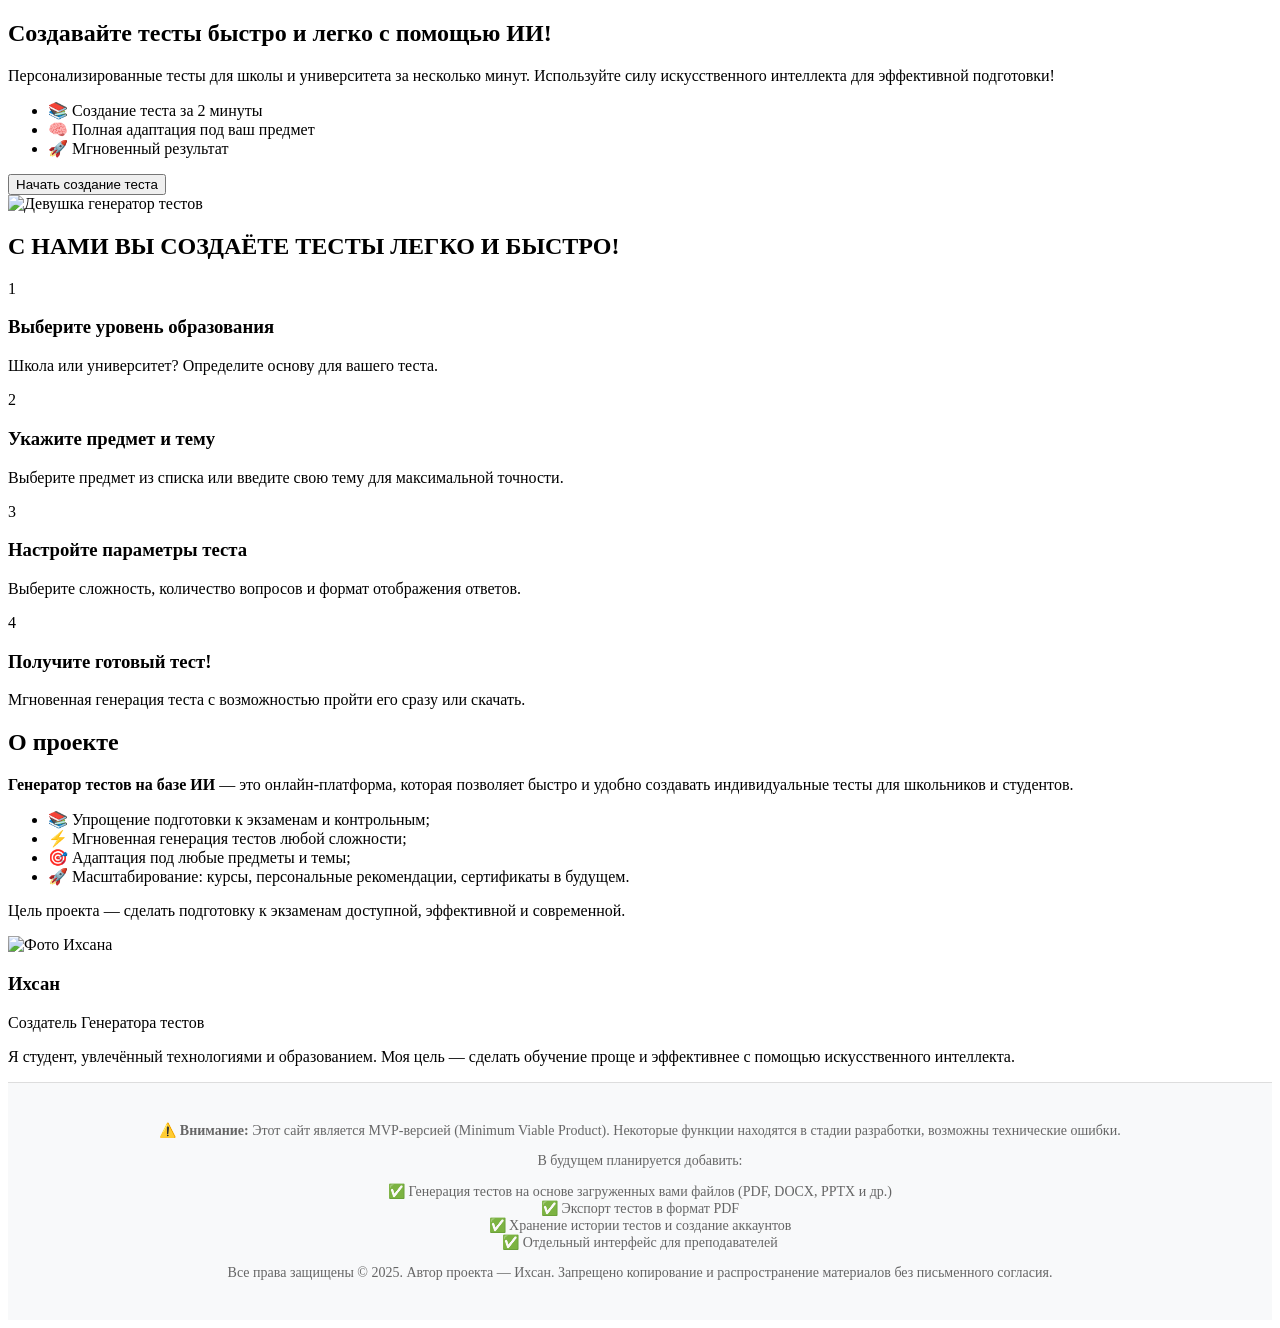
==== templates/index.html @ ce140aaf "добавлена подгрузка index.html и статики" ====
<!DOCTYPE html>
<html lang="ru">
<head>
  <meta charset="UTF-8">
  <title>Генератор тестов</title>
  <link rel="stylesheet" href="style.css">
</head>

<body>

  <!-- Hero Section (главная красивая обложка) -->
  <section id="hero-section">
    <div class="hero-container">
      <div class="hero-text">
        <h1>Создавайте тесты быстро и легко с помощью ИИ!</h1>
        <p>Персонализированные тесты для школы и университета за несколько минут. Используйте силу искусственного интеллекта для эффективной подготовки!</p>
        <ul class="hero-features">
          <li>📚 Создание теста за 2 минуты</li>
          <li>🧠 Полная адаптация под ваш предмет</li>
          <li>🚀 Мгновенный результат</li>
        </ul>
        <button onclick="scrollToSettings()">Начать создание теста</button>
      </div>
      <div class="hero-image">
        <img src="C:/Users/Ихсан/Desktop/Генрация тест/images/Девушка.png" alt="Девушка генератор тестов">
      </div>
    </div>
  </section>

  <!-- Блок Как работает Генератор тестов -->
  <section id="how-it-works">
    <div class="works-container">
      <h2>С НАМИ ВЫ СОЗДАЁТЕ ТЕСТЫ ЛЕГКО И БЫСТРО!</h2>

      <div class="works-grid">
        <div class="works-card">
          <div class="card-left"><div class="number-badge">1</div></div>
          <div class="card-center">
            <h3>Выберите уровень образования</h3>
            <p>Школа или университет? Определите основу для вашего теста.</p>
          </div>
          <div class="card-right"><div class="icon-placeholder"></div></div>
        </div>

        <div class="works-card">
          <div class="card-left"><div class="number-badge">2</div></div>
          <div class="card-center">
            <h3>Укажите предмет и тему</h3>
            <p>Выберите предмет из списка или введите свою тему для максимальной точности.</p>
          </div>
          <div class="card-right"><div class="icon-placeholder"></div></div>
        </div>

        <div class="works-card">
          <div class="card-left"><div class="number-badge">3</div></div>
          <div class="card-center">
            <h3>Настройте параметры теста</h3>
            <p>Выберите сложность, количество вопросов и формат отображения ответов.</p>
          </div>
          <div class="card-right"><div class="icon-placeholder"></div></div>
        </div>

        <div class="works-card">
          <div class="card-left"><div class="number-badge">4</div></div>
          <div class="card-center">
            <h3>Получите готовый тест!</h3>
            <p>Мгновенная генерация теста с возможностью пройти его сразу или скачать.</p>
          </div>
          <div class="card-right"><div class="icon-placeholder"></div></div>
        </div>
      </div>
    </div>
  </section>

  <!-- Блок О проекте и Обо мне -->
  <section id="about-project">
    <div class="about-container">
      <div class="about-text">
        <h2>О проекте</h2>
        <p><strong>Генератор тестов на базе ИИ</strong> — это онлайн-платформа, которая позволяет быстро и удобно создавать индивидуальные тесты для школьников и студентов.</p>
        <ul>
          <li>📚 Упрощение подготовки к экзаменам и контрольным;</li>
          <li>⚡ Мгновенная генерация тестов любой сложности;</li>
          <li>🎯 Адаптация под любые предметы и темы;</li>
          <li>🚀 Масштабирование: курсы, персональные рекомендации, сертификаты в будущем.</li>
        </ul>
        <p>Цель проекта — сделать подготовку к экзаменам доступной, эффективной и современной.</p>
      </div>

      <div class="about-author">
        <img src="C:/Users/Ихсан/Desktop/Генрация тест/images/5222434547378025041.jpg" alt="Фото Ихсана" class="author-photo">
        <h3>Ихсан</h3>
        <p>Создатель Генератора тестов</p>
        <p>Я студент, увлечённый технологиями и образованием. Моя цель — сделать обучение проще и эффективнее с помощью искусственного интеллекта.</p>
      </div>
    </div>
  </section>

  <!-- Блок главной страницы -->
  <div id="home-page" style="display:none;">
    <h1>Добро пожаловать в Генератор тестов!</h1>
    <p>Этот сервис поможет вам создать уникальные тесты на основе выбранных предметов и тем, используя искусственный интеллект.</p>
    <button onclick="goToSettings()">Начать</button>
  </div>

  <!-- Блок настроек теста -->
  <div id="settings-page" style="display:none;">
    <h2>Настройки теста</h2>

    <!-- Шаги настройки -->
    <div id="step-education">
      <h3>Шаг 1: Выберите уровень образования</h3>
      <button onclick="selectEducation('school')">Школа</button>
      <button onclick="selectEducation('university')">Университет</button>
    </div>

    <div id="step-subject" style="display:none;">
      <h3 id="subject-label">Шаг 2: Выберите предмет или специальность</h3>
      <div id="subject-options"></div>
      <input type="text" id="custom-subject" placeholder="Или введите свой предмет">
      <button onclick="confirmSubject()">Продолжить</button>
      <button onclick="goBackToEducation()">Назад</button>
    </div>

    <div id="step-topic" style="display:none;">
      <h3>Шаг 3: Выберите тему или введите свою</h3>
      <div id="theme-options"></div>
      <input type="text" id="topic" placeholder="Введите свою тему">
      <button onclick="confirmTopic()">Продолжить</button>
      <button onclick="goBackToSubject()">Назад</button>
    </div>

    <div id="step-settings" style="display:none;">
      <h3>Шаг 4: Настройте параметры теста</h3>
      <label for="difficulty">Сложность теста:</label><br>
      <select id="difficulty">
        <option value="easy">Легкий</option>
        <option value="medium">Средний</option>
        <option value="hard">Сложный</option>
      </select><br><br>

      <label for="question-count">Количество вопросов:</label><br>
      <select id="question-count">
        <option value="10">10</option>
        <option value="20">20</option>
        <option value="30">30</option>
        <option value="40">40</option>
      </select><br><br>

      <label for="answer-options">Возможные варианты:</label><br>
      <select id="answer-options">
        <option value="5">5</option>
        <option value="6">6</option>
        <option value="7">7</option>
      </select><br><br>

      <label for="show-answers">Когда показывать правильные ответы:</label><br>
      <select id="show-answers">
        <option value="immediate">Сразу после вопроса</option>
        <option value="after-test">После теста</option>
      </select><br><br>

      <button onclick="generateTest()">Создать тест</button>
      <button onclick="goBackToTopic()">Назад</button>
    </div>
  </div>

  <!-- Блок прохождения теста -->
  <div id="test-page" style="display:none;">
    <h2>Ваш тест</h2>
    <div id="test-container"></div>
    <button onclick="submitTest()">Завершить тест</button>
  </div>

  <!-- Блок результатов -->
  <div id="result-page" style="display:none;">
    <h2>Результаты теста</h2>
    <p id="score"></p>
    <button onclick="restart()">Создать новый тест</button>
  </div>

  <script src="app.js"></script>
  <script>
    function goBackToEducation() {
      document.getElementById('step-subject').style.display = 'none';
      document.getElementById('step-education').style.display = 'block';
    }

    function goBackToSubject() {
      document.getElementById('step-topic').style.display = 'none';
      document.getElementById('step-subject').style.display = 'block';
    }

    function goBackToTopic() {
      document.getElementById('step-settings').style.display = 'none';
      document.getElementById('step-topic').style.display = 'block';
    }
  </script>

<!-- Дисклеймер -->
<footer style="background-color:#f8f9fa; padding: 25px; text-align: center; font-size: 14px; color: #666; border-top: 1px solid #ddd;">
  <p><strong>⚠️ Внимание:</strong> Этот сайт является MVP-версией (Minimum Viable Product). Некоторые функции находятся в стадии разработки, возможны технические ошибки.</p>

  <p>В будущем планируется добавить:</p>
  <ul style="list-style: none; padding: 0; margin: 10px 0;">
    <li>✅ Генерация тестов на основе загруженных вами файлов (PDF, DOCX, PPTX и др.)</li>
    <li>✅ Экспорт тестов в формат PDF</li>
    <li>✅ Хранение истории тестов и создание аккаунтов</li>
    <li>✅ Отдельный интерфейс для преподавателей</li>
  </ul>

  <p>Все права защищены © 2025. Автор проекта — Ихсан. Запрещено копирование и распространение материалов без письменного согласия.</p>
</footer>


</body>
</html>
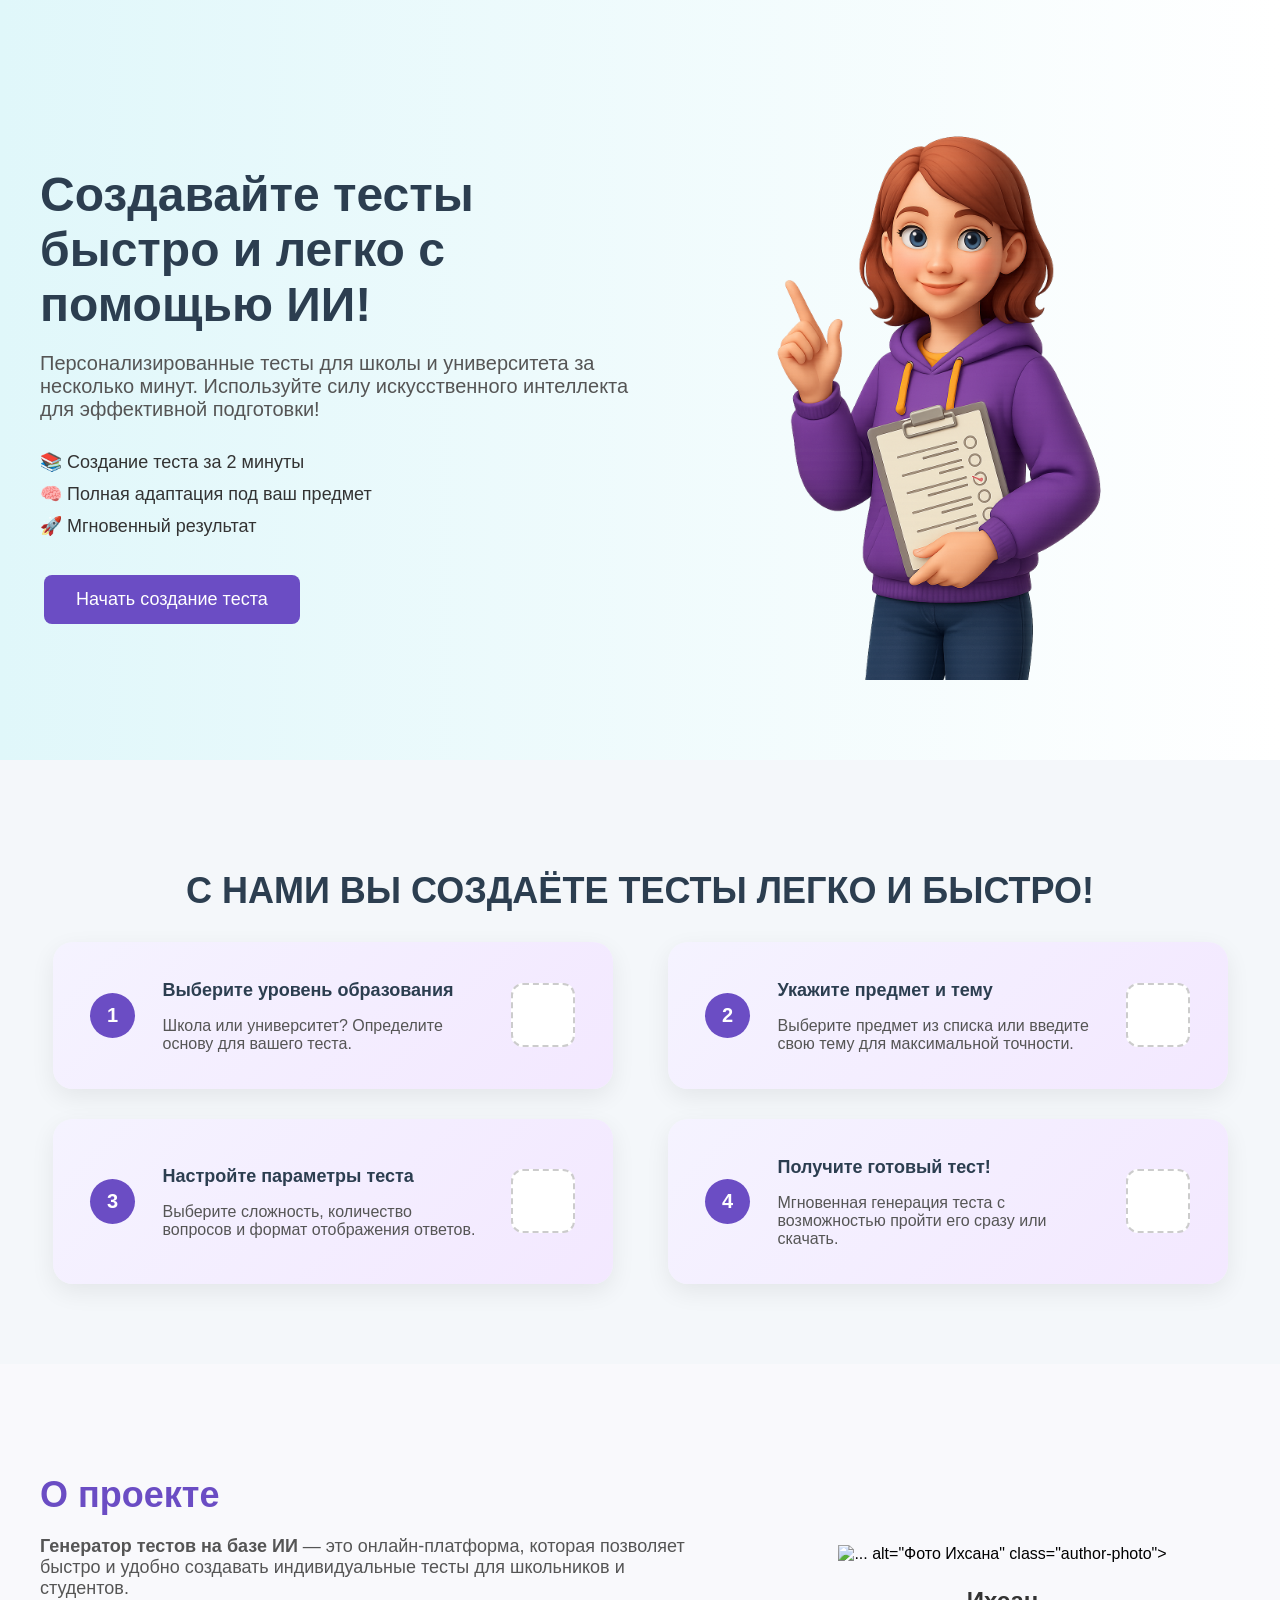
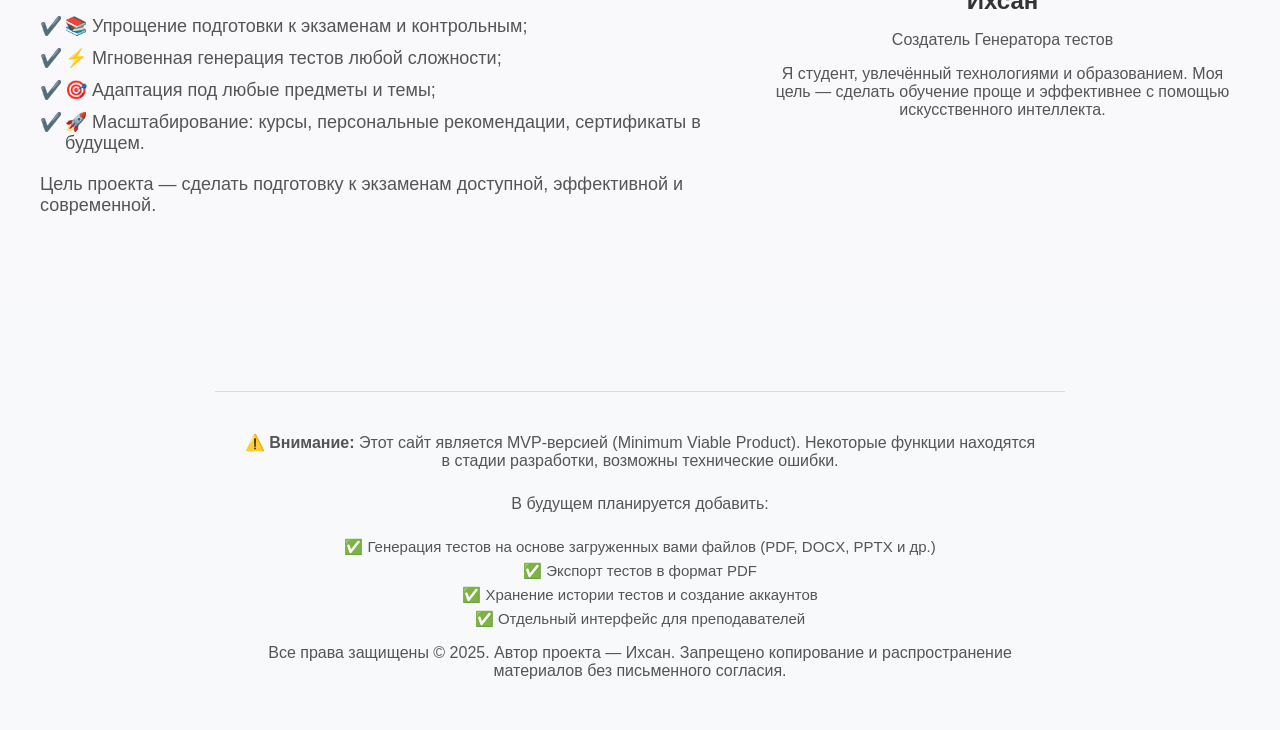
==== commit dbcef7f7: "fix: moved index.html to templates" ====
--- a/templates/index.html
+++ b/templates/index.html
@@ -3,7 +3,7 @@
 <head>
   <meta charset="UTF-8">
   <title>Генератор тестов</title>
-  <link rel="stylesheet" href="style.css">
+  <link rel="stylesheet" href="/static/style.css">
 </head>
 
 <body>
@@ -22,7 +22,7 @@
         <button onclick="scrollToSettings()">Начать создание теста</button>
       </div>
       <div class="hero-image">
-        <img src="C:/Users/Ихсан/Desktop/Генрация тест/images/Девушка.png" alt="Девушка генератор тестов">
+        <img src="/static/images/Девушка.png" alt="Девушка генератор тестов">
       </div>
     </div>
   </section>
@@ -88,7 +88,7 @@
       </div>
 
       <div class="about-author">
-        <img src="C:/Users/Ихсан/Desktop/Генрация тест/images/5222434547378025041.jpg" alt="Фото Ихсана" class="author-photo">
+        <img src="C:\Users\Ихсан\Desktop\Генрация тест\static\images\5222434547378025041.jpg" alt="..."> alt="Фото Ихсана" class="author-photo">
         <h3>Ихсан</h3>
         <p>Создатель Генератора тестов</p>
         <p>Я студент, увлечённый технологиями и образованием. Моя цель — сделать обучение проще и эффективнее с помощью искусственного интеллекта.</p>
@@ -179,7 +179,7 @@
     <button onclick="restart()">Создать новый тест</button>
   </div>
 
-  <script src="app.js"></script>
+  <script src="/static/app.js" defer></script>
   <script>
     function goBackToEducation() {
       document.getElementById('step-subject').style.display = 'none';
--- a/static/style.css
+++ b/static/style.css
@@ -0,0 +1,439 @@
+/* Общие настройки */
+body {
+    font-family: 'Arial', sans-serif;
+    background-color: #f8f9fa;
+    margin: 0;
+    padding: 0;
+    display: flex;
+    flex-direction: column;
+    align-items: center;
+}
+
+/* Hero Section */
+#hero-section {
+    width: 100%;
+    background: linear-gradient(to right, #e0f7fa, #ffffff);
+    padding: 80px 20px;
+    box-sizing: border-box;
+}
+
+.hero-container {
+    max-width: 1200px;
+    display: flex;
+    align-items: center;
+    justify-content: space-between;
+    flex-wrap: wrap;
+    margin: 0 auto;
+}
+
+.hero-text {
+    flex: 1 1 500px;
+    max-width: 600px;
+}
+
+.hero-text h1 {
+    font-size: 48px;
+    color: #2c3e50;
+    margin-bottom: 20px;
+}
+
+.hero-text p {
+    font-size: 20px;
+    color: #555555;
+    margin-bottom: 30px;
+}
+
+.hero-features {
+    list-style: none;
+    padding: 0;
+    margin-bottom: 30px;
+}
+
+.hero-features li {
+    font-size: 18px;
+    margin: 10px 0;
+    color: #333333;
+}
+
+.hero-text button {
+    background-color: #6b4dc4;
+    color: white;
+    padding: 14px 32px;
+    font-size: 18px;
+    border: none;
+    border-radius: 8px;
+    cursor: pointer;
+    transition: background-color 0.3s ease;
+}
+
+.hero-text button:hover {
+    background-color: #6b4dc4;
+}
+
+.hero-image {
+    flex: 1 1 400px;
+    display: flex;
+    justify-content: center;
+}
+
+.hero-image img {
+    max-width: 100%;
+    height: 600px;
+    object-fit: contain;
+}
+
+/* Контейнеры страниц */
+#home-page, #settings-page, #test-page, #result-page {
+    background-color: #ffffff;
+    padding: 40px;
+    margin: 40px 0;
+    border-radius: 12px;
+    box-shadow: 0 4px 20px rgba(0, 0, 0, 0.1);
+    width: 100%;
+    max-width: 700px;
+    text-align: center;
+}
+
+/* Заголовки */
+h1, h2, h3 {
+    color: #333333;
+    margin-bottom: 20px;
+}
+
+/* Обычный текст */
+p, label {
+    color: #555555;
+    font-size: 16px;
+}
+
+/* Кнопки */
+button {
+    background-color: #6b4dc4;
+    color: white;
+    border: none;
+    padding: 12px 24px;
+    margin: 8px 4px;
+    font-size: 16px;
+    border-radius: 8px;
+    cursor: pointer;
+    transition: background-color 0.3s ease;
+}
+
+button:hover {
+    background-color: #6b4dc4;
+}
+
+/* Кнопки выбора предмета и темы */
+#subject-options, #theme-options {
+    display: flex;
+    flex-wrap: wrap;
+    justify-content: center;
+    margin-top: 15px;
+}
+
+#subject-options button, #theme-options button {
+    background-color: #007BFF;
+    margin: 5px;
+    padding: 10px 20px;
+    font-size: 14px;
+    border-radius: 6px;
+}
+
+#subject-options button:hover, #theme-options button:hover {
+    background-color: #0069d9;
+}
+
+/* Поля ввода и селекты */
+input[type="text"], select {
+    width: 90%;
+    padding: 10px;
+    margin: 10px 0;
+    border: 1px solid #ccc;
+    border-radius: 8px;
+    font-size: 16px;
+}
+
+/* Кнопки submit отдельно */
+button[type="submit"], button[type="button"] {
+    margin-top: 20px;
+}
+
+/* Блок Как работает генератор тестов (обновленный красивый дизайн) */
+#how-it-works {
+    width: 100%;
+    padding: 80px 20px;
+    background-color: #f4f7fa;
+    box-sizing: border-box;
+}
+
+.works-container {
+    max-width: 1200px;
+    margin: 0 auto;
+    text-align: center;
+}
+
+.works-container h2 {
+    font-size: 36px;
+    color: #2c3e50;
+    margin-bottom: 30px;
+}
+
+.works-description {
+    font-size: 18px;
+    color: #555555;
+    margin-bottom: 50px;
+}
+
+.works-grid {
+    display: grid;
+    grid-template-columns: 1fr 1fr;
+    gap: 30px;
+    justify-items: center;
+}
+
+.works-card {
+    display: flex;
+    align-items: center;
+    background: linear-gradient(135deg, #f5f3ff, #f3e8ff);
+    border-radius: 20px;
+    box-shadow: 0 8px 25px rgba(0, 0, 0, 0.07);
+    padding: 20px 30px;
+    width: 100%;
+    max-width: 500px;
+    transition: transform 0.3s ease;
+}
+
+.works-card:hover {
+    transform: translateY(-5px);
+}
+
+.card-left {
+    flex: 0 0 60px;
+    display: flex;
+    justify-content: center;
+    align-items: center;
+}
+
+.number-badge {
+    width: 45px;
+    height: 45px;
+    background-color: #6b4dc4;
+    color: white;
+    font-weight: bold;
+    font-size: 20px;
+    border-radius: 50%;
+    display: flex;
+    justify-content: center;
+    align-items: center;
+}
+
+.card-center {
+    flex: 1;
+    padding: 0 20px;
+    text-align: left;
+}
+
+.card-center h3 {
+    font-size: 18px;
+    color: #2c3e50;
+    margin-bottom: 8px;
+}
+
+.card-center p {
+    font-size: 16px;
+    color: #555555;
+}
+
+.card-right {
+    flex: 0 0 80px;
+    display: flex;
+    justify-content: center;
+    align-items: center;
+}
+
+.icon-placeholder {
+    width: 60px;
+    height: 60px;
+    background-color: white;
+    border: 2px dashed #ccc;
+    border-radius: 12px;
+}
+
+/* Адаптивность */
+@media (max-width: 768px) {
+    .hero-container {
+        flex-direction: column;
+        align-items: center;
+        text-align: center;
+    }
+
+    .hero-text h1 {
+        font-size: 32px;
+    }
+
+    .hero-text p {
+        font-size: 18px;
+    }
+
+    .hero-text button {
+        width: 90%;
+        margin-top: 20px;
+    }
+
+    .hero-image {
+        margin-top: 20px;
+    }
+
+    .works-grid {
+        grid-template-columns: 1fr;
+    }
+
+    .works-card {
+        max-width: 90%;
+    }
+}
+
+/* Блок О проекте и Обо мне */
+#about-project {
+    width: 100%;
+    padding: 80px 20px;
+    background-color: #f9f9fc;
+    box-sizing: border-box;
+}
+
+.about-container {
+    max-width: 1200px;
+    margin: 0 auto;
+    display: flex;
+    align-items: center;
+    justify-content: space-between;
+    flex-wrap: wrap;
+    gap: 50px;
+}
+
+.about-text {
+    flex: 1 1 600px;
+    text-align: left;
+}
+
+.about-text h2 {
+    font-size: 36px;
+    color: #6b4dc4;
+    margin-bottom: 20px;
+}
+
+.about-text p {
+    font-size: 18px;
+    color: #555555;
+    margin-bottom: 15px;
+}
+
+.about-text ul {
+    list-style: none;
+    padding: 0;
+    margin-bottom: 20px;
+}
+
+.about-text ul li {
+    font-size: 18px;
+    margin-bottom: 10px;
+    color: #555;
+    position: relative;
+    padding-left: 25px;
+}
+
+.about-text ul li::before {
+    content: "✔️";
+    position: absolute;
+    left: 0;
+    top: 0;
+}
+
+.about-author {
+    flex: 1 1 400px;
+    text-align: center;
+}
+
+.author-photo {
+    width: 250px;
+    height: 250px;
+    object-fit: cover;
+    border-radius: 50%;
+    box-shadow: 0 6px 15px rgba(0, 0, 0, 0.15);
+    margin-bottom: 20px;
+}
+
+.about-author h3 {
+    font-size: 24px;
+    color: #333333;
+    margin-bottom: 10px;
+}
+
+.about-author p {
+    font-size: 16px;
+    color: #555555;
+    margin-bottom: 10px;
+}
+
+/* Адаптивность для мобильных устройств */
+@media (max-width: 768px) {
+    .about-container {
+        flex-direction: column;
+        align-items: center;
+        text-align: center;
+    }
+
+    .about-text, .about-author {
+        flex: 1 1 100%;
+    }
+
+    .author-photo {
+        width: 200px;
+        height: 200px;
+    }
+}
+
+
+footer {
+    background-color: #f4f7fa;
+    padding: 60px 20px;
+    text-align: center;
+    font-family: 'Arial', sans-serif;
+    color: #333;
+    border-top: 1px solid #ddd;
+    margin-top: 80px;
+  }
+  
+  footer h3 {
+    font-size: 24px;
+    color: #6b4dc4;
+    margin-bottom: 15px;
+  }
+  
+  footer p {
+    font-size: 16px;
+    color: #555;
+    margin-bottom: 25px;
+    max-width: 800px;
+    margin-left: auto;
+    margin-right: auto;
+  }
+  
+  footer ul {
+    list-style: none;
+    padding: 0;
+    margin-bottom: 30px;
+  }
+  
+  footer ul li {
+    font-size: 15px;
+    color: #555;
+    margin: 6px 0;
+  }
+  
+  footer small {
+    display: block;
+    color: #999;
+    font-size: 13px;
+  }
+  
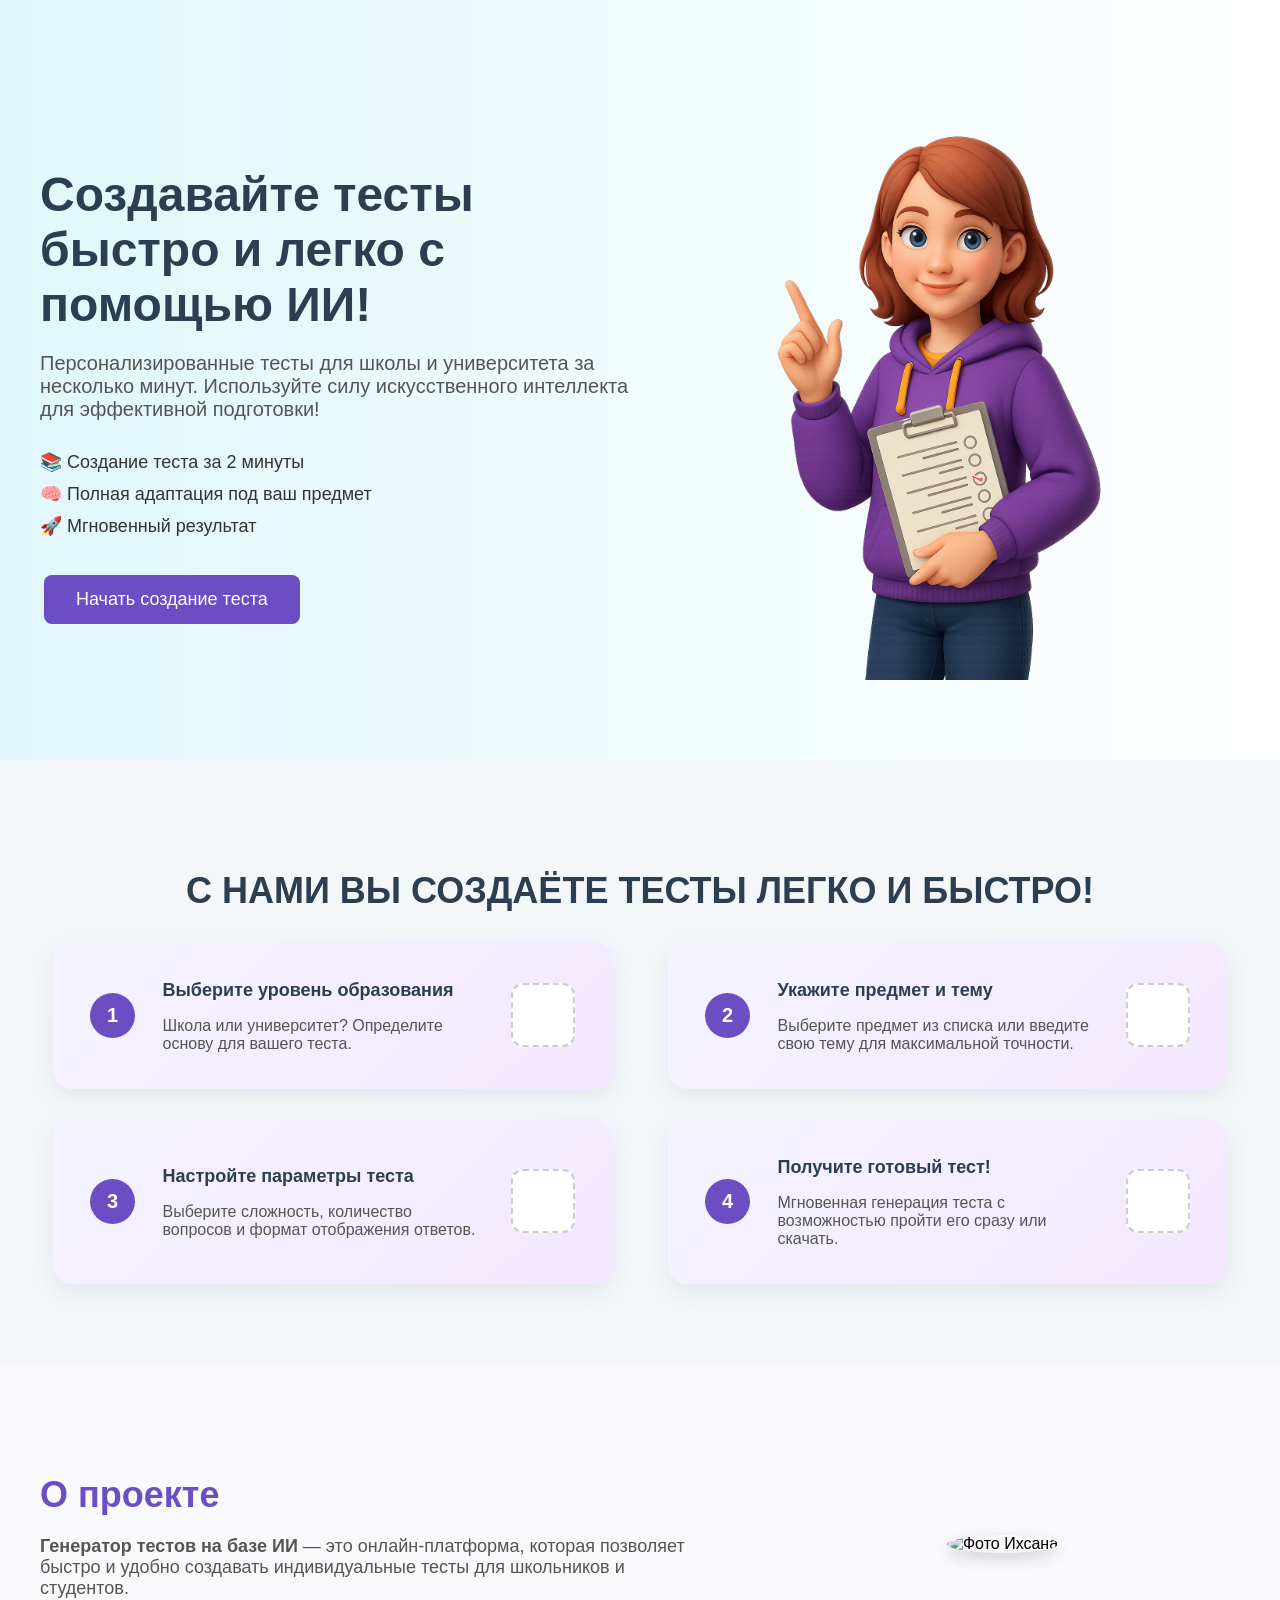
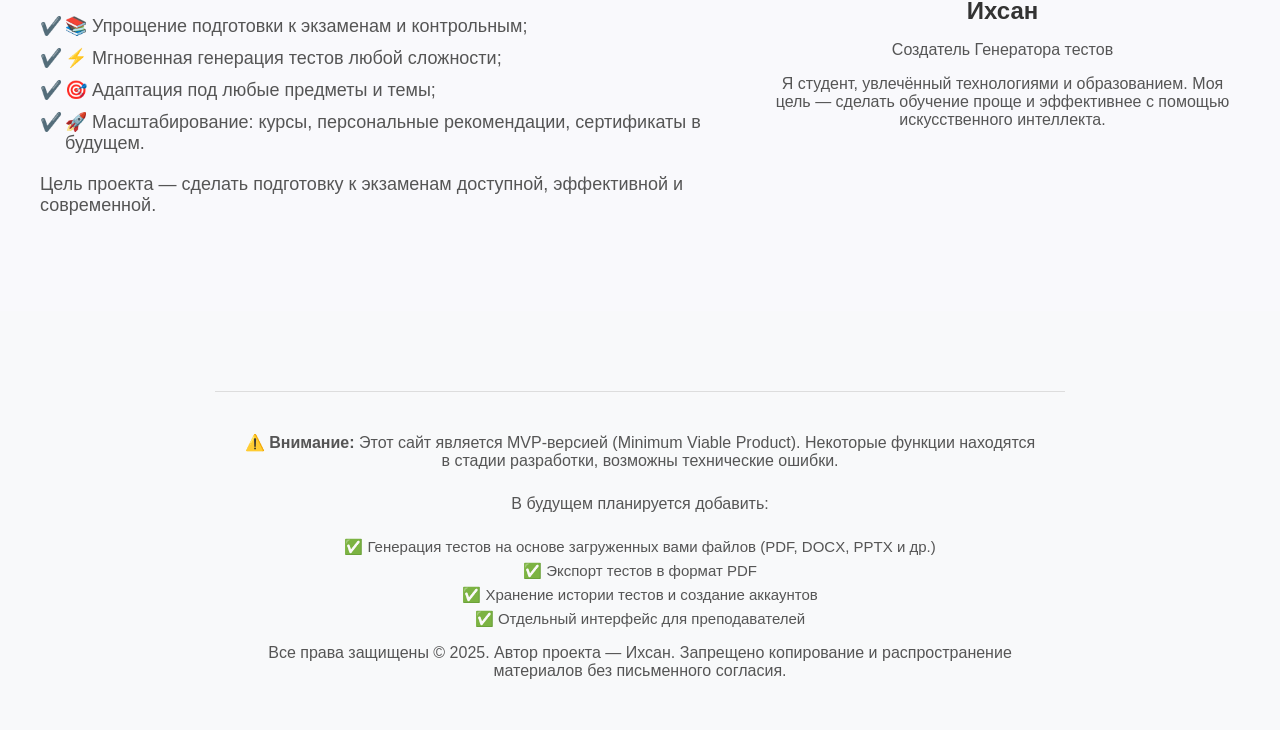
==== commit a3818aea: "Заменил фото и обновил HTML" ====
--- a/templates/index.html
+++ b/templates/index.html
@@ -88,7 +88,7 @@
       </div>
 
       <div class="about-author">
-        <img src="C:\Users\Ихсан\Desktop\Генрация тест\static\images\5222434547378025041.jpg" alt="..."> alt="Фото Ихсана" class="author-photo">
+        <img src="/static/images/ihsan.jpg" alt="Фото Ихсана" class="author-photo">
         <h3>Ихсан</h3>
         <p>Создатель Генератора тестов</p>
         <p>Я студент, увлечённый технологиями и образованием. Моя цель — сделать обучение проще и эффективнее с помощью искусственного интеллекта.</p>
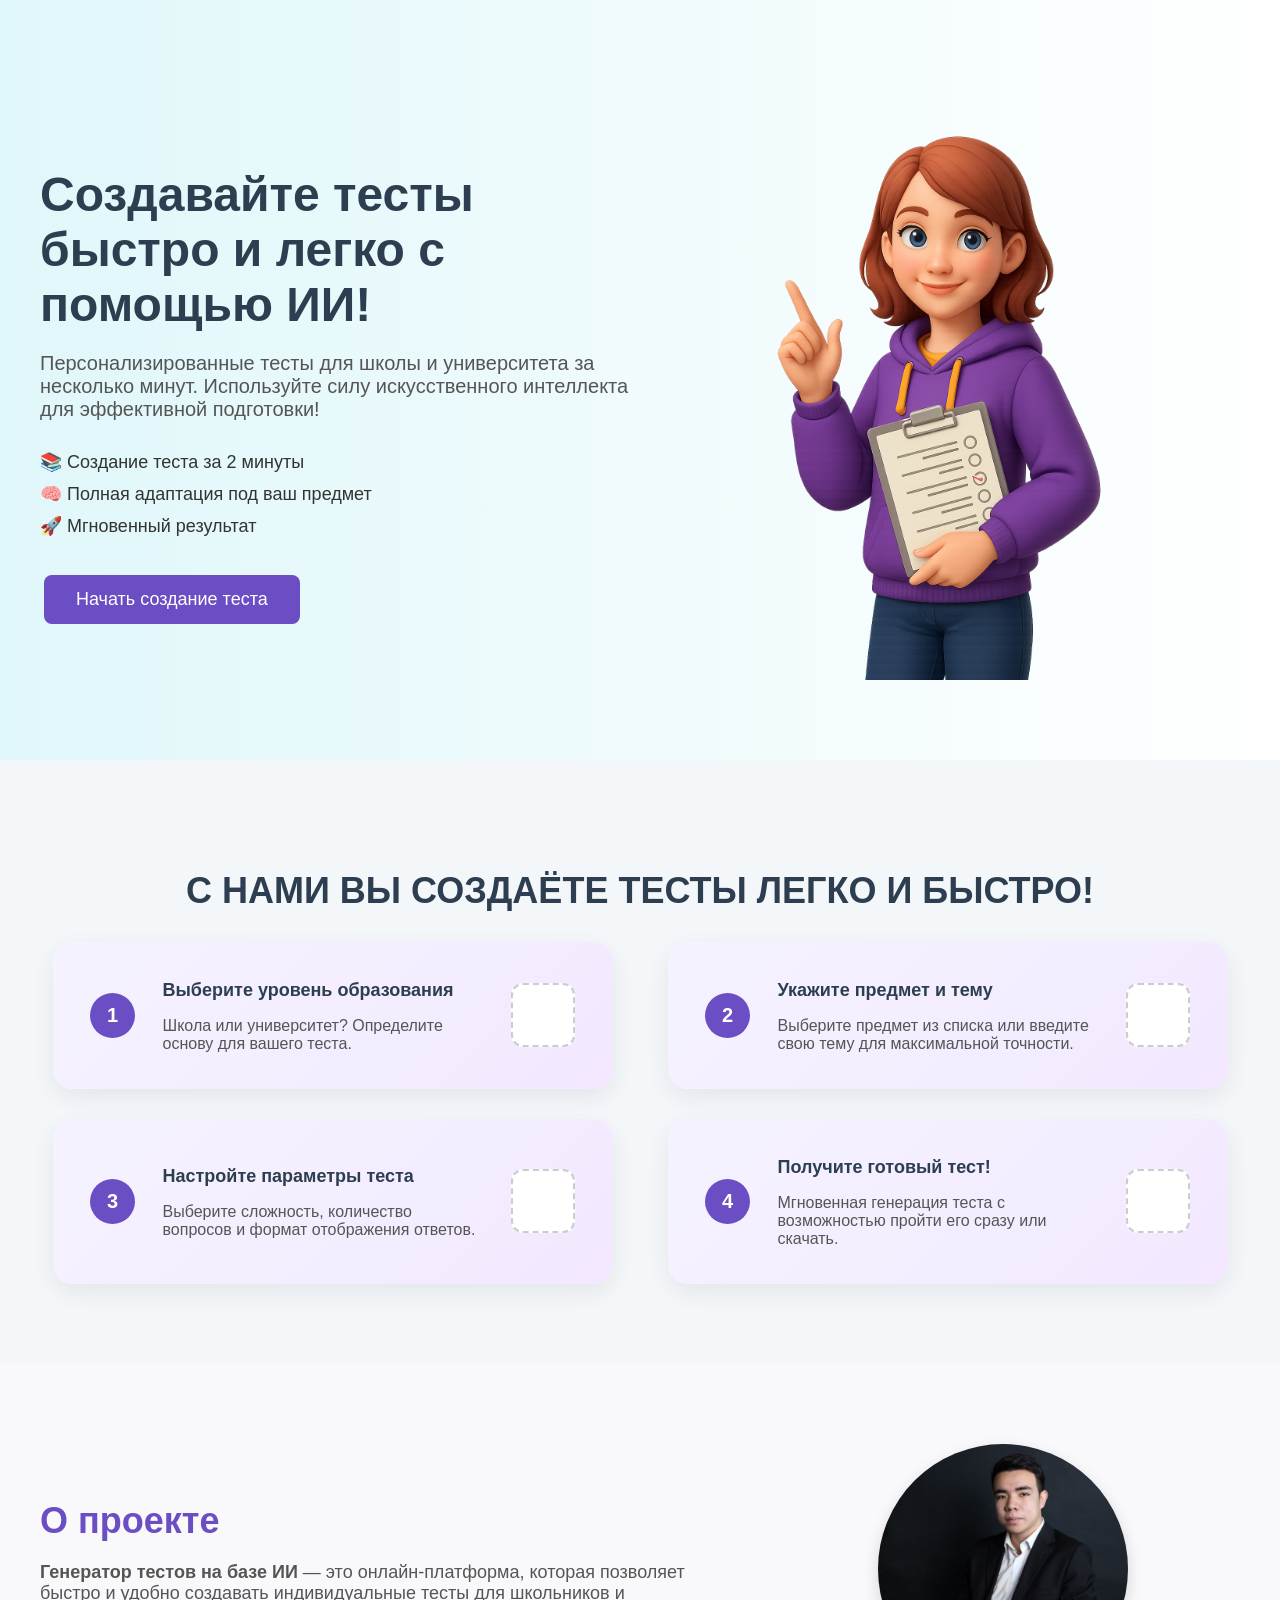
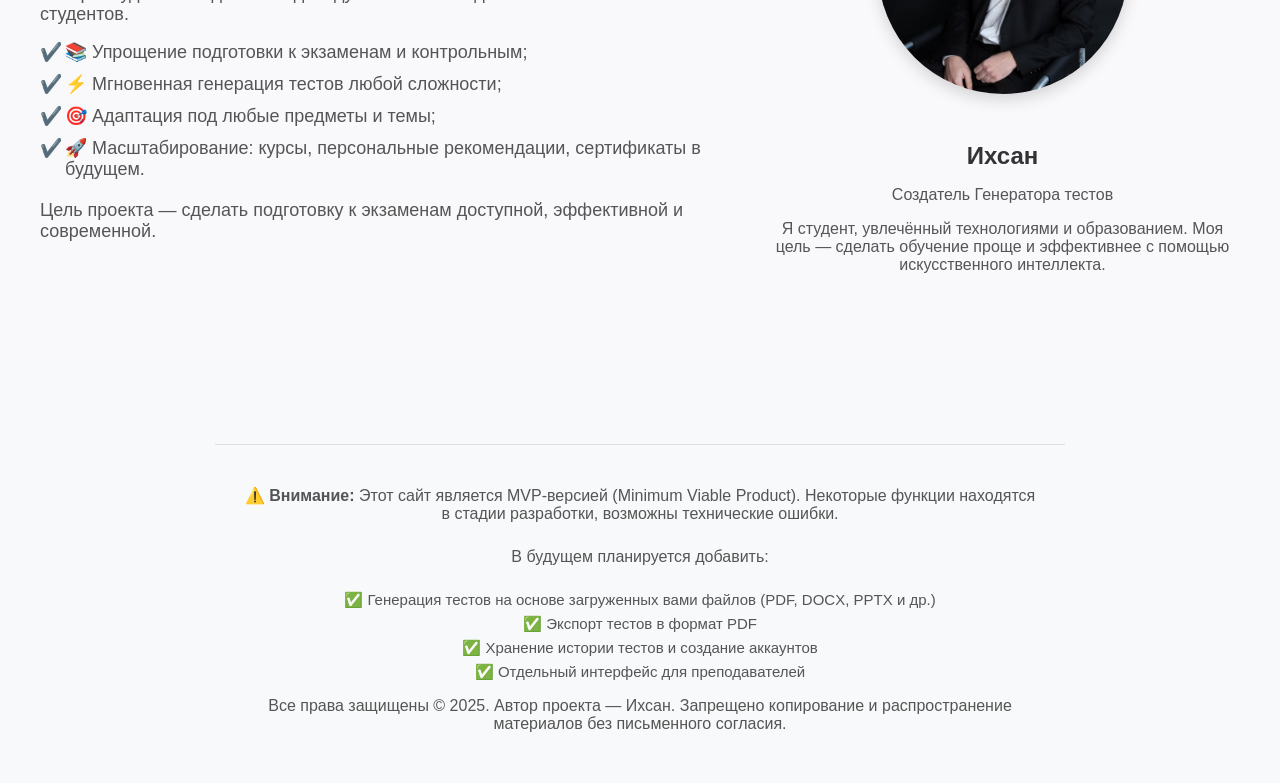
==== commit 8b6cb2b0: "Исправлен путь к фото с учётом регистра" ====
--- a/templates/index.html
+++ b/templates/index.html
@@ -88,7 +88,7 @@
       </div>
 
       <div class="about-author">
-        <img src="/static/images/ihsan.jpg" alt="Фото Ихсана" class="author-photo">
+        <img src="/static/images/Ihsan.jpg" alt="Фото Ихсана" class="author-photo">
         <h3>Ихсан</h3>
         <p>Создатель Генератора тестов</p>
         <p>Я студент, увлечённый технологиями и образованием. Моя цель — сделать обучение проще и эффективнее с помощью искусственного интеллекта.</p>
